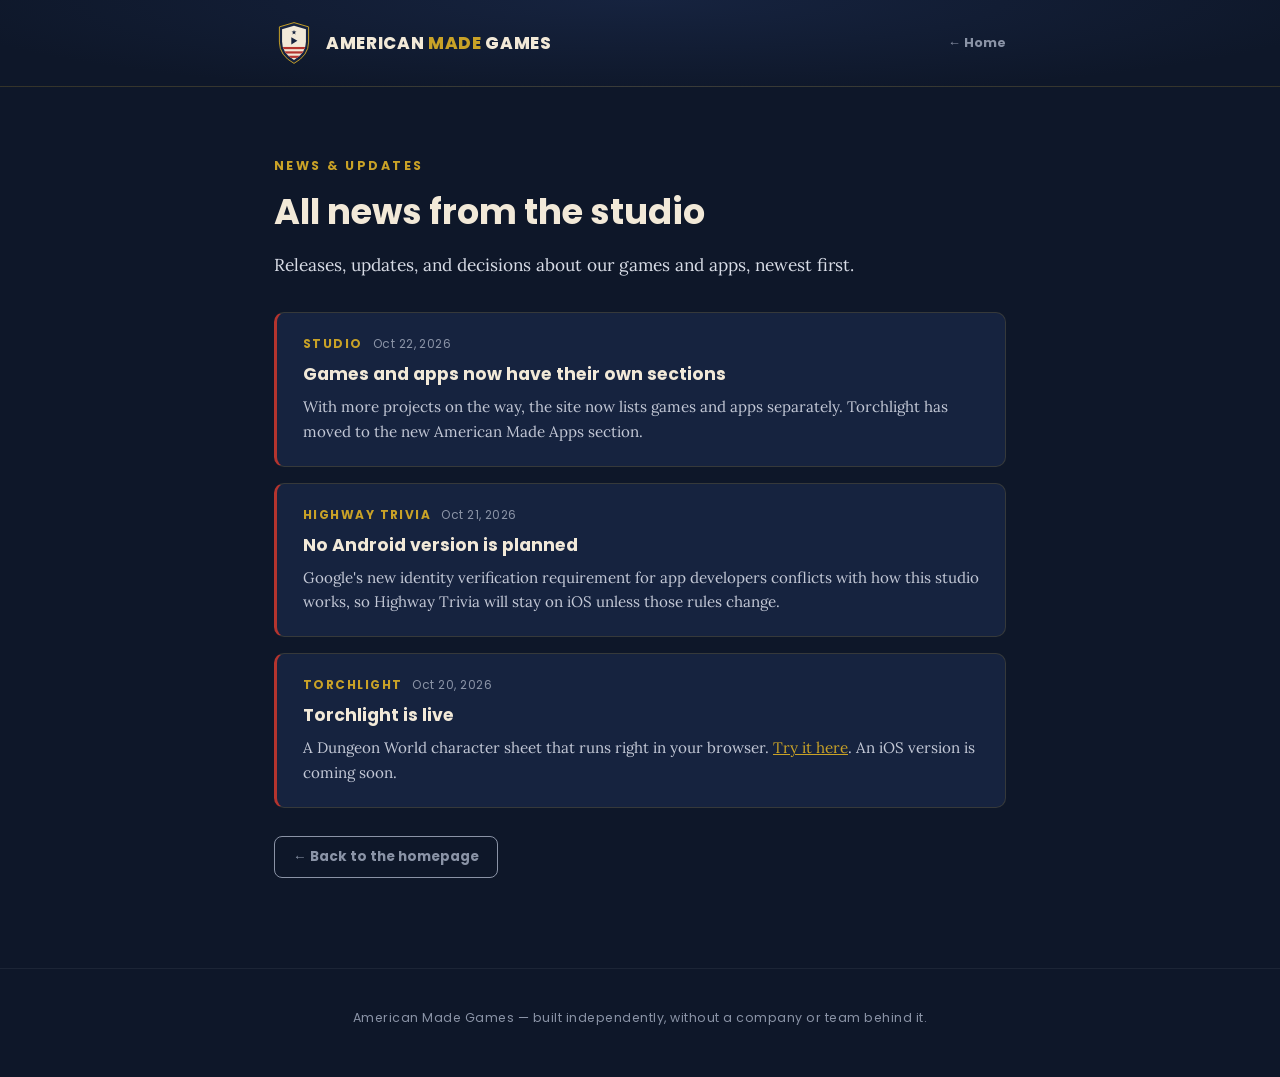
==== news.html @ 7cda8341 "Add files via upload" ====
<!DOCTYPE html>
<html lang="en">
<head>
<meta charset="UTF-8">
<meta name="viewport" content="width=device-width, initial-scale=1.0">
<title>News — American Made Games</title>
<style>
@import url('https://fonts.googleapis.com/css2?family=Poppins:wght@400;500;700;800&family=Lora:ital,wght@0,400;0,500;1,400&display=swap');

:root {
  --navy: #16233F;
  --navy-deep: #0E1729;
  --crimson: #B4342E;
  --gold: #C9A227;
  --parchment: #F2E9D8;
  --grey: #8A93A6;
}

* { box-sizing: border-box; }

body {
  margin: 0;
  font-family: 'Lora', serif;
  background: var(--navy-deep);
  color: var(--parchment);
}

/* ---------- TOP BAR ---------- */
.topbar {
  background: radial-gradient(ellipse at 50% 0%, var(--navy) 0%, var(--navy-deep) 80%);
  border-bottom: 1px solid rgba(201,162,39,0.2);
}
.topbar-inner {
  max-width: 780px;
  margin: 0 auto;
  padding: 22px 24px;
  display: flex;
  align-items: center;
  justify-content: space-between;
  gap: 16px;
}
.brand {
  display: flex;
  align-items: center;
  gap: 12px;
  text-decoration: none;
}
.brand svg { width: 40px; height: 42px; flex-shrink: 0; }
.brand-name {
  font-family: 'Poppins', sans-serif;
  font-weight: 800;
  font-size: 1.05rem;
  letter-spacing: 0.04em;
  text-transform: uppercase;
  color: var(--parchment);
  line-height: 1.1;
}
.brand-name span { color: var(--gold); }
.home-link {
  font-family: 'Poppins', sans-serif;
  font-weight: 700;
  font-size: 0.8rem;
  color: var(--grey);
  text-decoration: none;
  white-space: nowrap;
}
.home-link:hover { color: var(--parchment); }

/* ---------- SECTIONS ---------- */
section {
  max-width: 780px;
  margin: 0 auto;
  padding: 70px 24px 90px;
}

.section-label {
  font-family: 'Poppins', sans-serif;
  font-weight: 700;
  font-size: 0.78rem;
  letter-spacing: 0.2em;
  text-transform: uppercase;
  color: var(--gold);
  margin: 0 0 10px;
}

h1 {
  font-family: 'Poppins', sans-serif;
  font-weight: 700;
  font-size: clamp(1.6rem, 4vw, 2.2rem);
  color: var(--parchment);
  margin: 0 0 12px;
}

.lede {
  font-size: 1.08rem;
  line-height: 1.75;
  color: #D8DCE6;
  max-width: 620px;
  margin: 0 0 32px;
}

/* ---------- NEWS ---------- */
.news-feed {
  display: flex;
  flex-direction: column;
  gap: 16px;
}

.news-item {
  background: var(--navy);
  border: 1px solid rgba(201,162,39,0.18);
  border-left: 3px solid var(--crimson);
  border-radius: 10px;
  padding: 22px 26px;
}

.news-meta {
  display: flex;
  flex-wrap: wrap;
  align-items: center;
  gap: 10px;
  margin-bottom: 8px;
  font-family: 'Poppins', sans-serif;
  font-size: 0.75rem;
  color: var(--grey);
  letter-spacing: 0.04em;
}

.news-tag {
  color: var(--gold);
  font-weight: 700;
  text-transform: uppercase;
  letter-spacing: 0.12em;
}

.news-item h3 {
  font-family: 'Poppins', sans-serif;
  font-weight: 700;
  font-size: 1.08rem;
  margin: 0 0 8px;
  color: var(--parchment);
}

.news-item p {
  margin: 0;
  color: #C3C8D6;
  font-size: 0.95rem;
  line-height: 1.6;
}

.news-item a { color: var(--gold); }

.back-btn {
  display: inline-block;
  margin-top: 28px;
  background: transparent;
  color: var(--grey);
  border: 1px solid var(--grey);
  border-radius: 8px;
  padding: 10px 18px;
  font-family: 'Poppins', sans-serif;
  font-weight: 700;
  font-size: 0.85rem;
  text-decoration: none;
}
.back-btn:hover { color: var(--parchment); border-color: var(--parchment); }

/* ---------- FOOTER ---------- */
footer {
  text-align: center;
  padding: 40px 24px 50px;
  color: var(--grey);
  font-family: 'Poppins', sans-serif;
  font-size: 0.78rem;
  letter-spacing: 0.04em;
  border-top: 1px solid rgba(255,255,255,0.06);
}

@media (max-width: 560px) {
  .news-item { padding: 20px; }
  .brand-name { font-size: 0.9rem; }
}
</style>
</head>
<body>

<header class="topbar">
  <div class="topbar-inner">
    <a class="brand" href="index.html" aria-label="American Made Games home">
      <svg viewBox="95 25 250 345" xmlns="http://www.w3.org/2000/svg" aria-hidden="true">
        <path d="M 220,30 L 340,65 L 340,190 Q 340,300 220,365 Q 100,300 100,190 L 100,65 Z" fill="#16233F"/>
        <path d="M 220,30 L 340,65 L 340,190 Q 340,300 220,365 Q 100,300 100,190 L 100,65 Z" fill="none" stroke="#C9A227" stroke-width="8"/>
        <path d="M 220,55 L 318,84 L 318,188 Q 318,282 220,338 Q 122,282 122,188 L 122,84 Z" fill="#F2E9D8"/>
        <clipPath id="sc"><path d="M 220,55 L 318,84 L 318,188 Q 318,282 220,338 Q 122,282 122,188 L 122,84 Z"/></clipPath>
        <g clip-path="url(#sc)">
          <rect x="122" y="230" width="196" height="18" fill="#B4342E"/>
          <rect x="122" y="266" width="196" height="18" fill="#B4342E"/>
          <rect x="122" y="302" width="196" height="18" fill="#B4342E"/>
        </g>
        <path d="M 220,90 L 225,104 L 240,104 L 228,113 L 233,128 L 220,119 L 207,128 L 212,113 L 200,104 L 215,104 Z" fill="#16233F"/>
        <path d="M 198,150 L 198,210 L 248,180 Z" fill="#16233F"/>
      </svg>
      <span class="brand-name">American <span>Made</span> Games</span>
    </a>
    <a class="home-link" href="index.html">&larr; Home</a>
  </div>
</header>

<section>
  <p class="section-label">News &amp; Updates</p>
  <h1>All news from the studio</h1>
  <p class="lede">Releases, updates, and decisions about our games and apps, newest first.</p>

  <div id="news-feed" class="news-feed"></div>

  <a class="back-btn" href="index.html">&larr; Back to the homepage</a>
</section>

<footer>
  American Made Games — built independently, without a company or team behind it.
</footer>

<!-- News posts live in news.js — edit them there -->
<script src="news.js"></script>
<script>
  renderNews('news-feed'); // everything
</script>

</body>
</html>
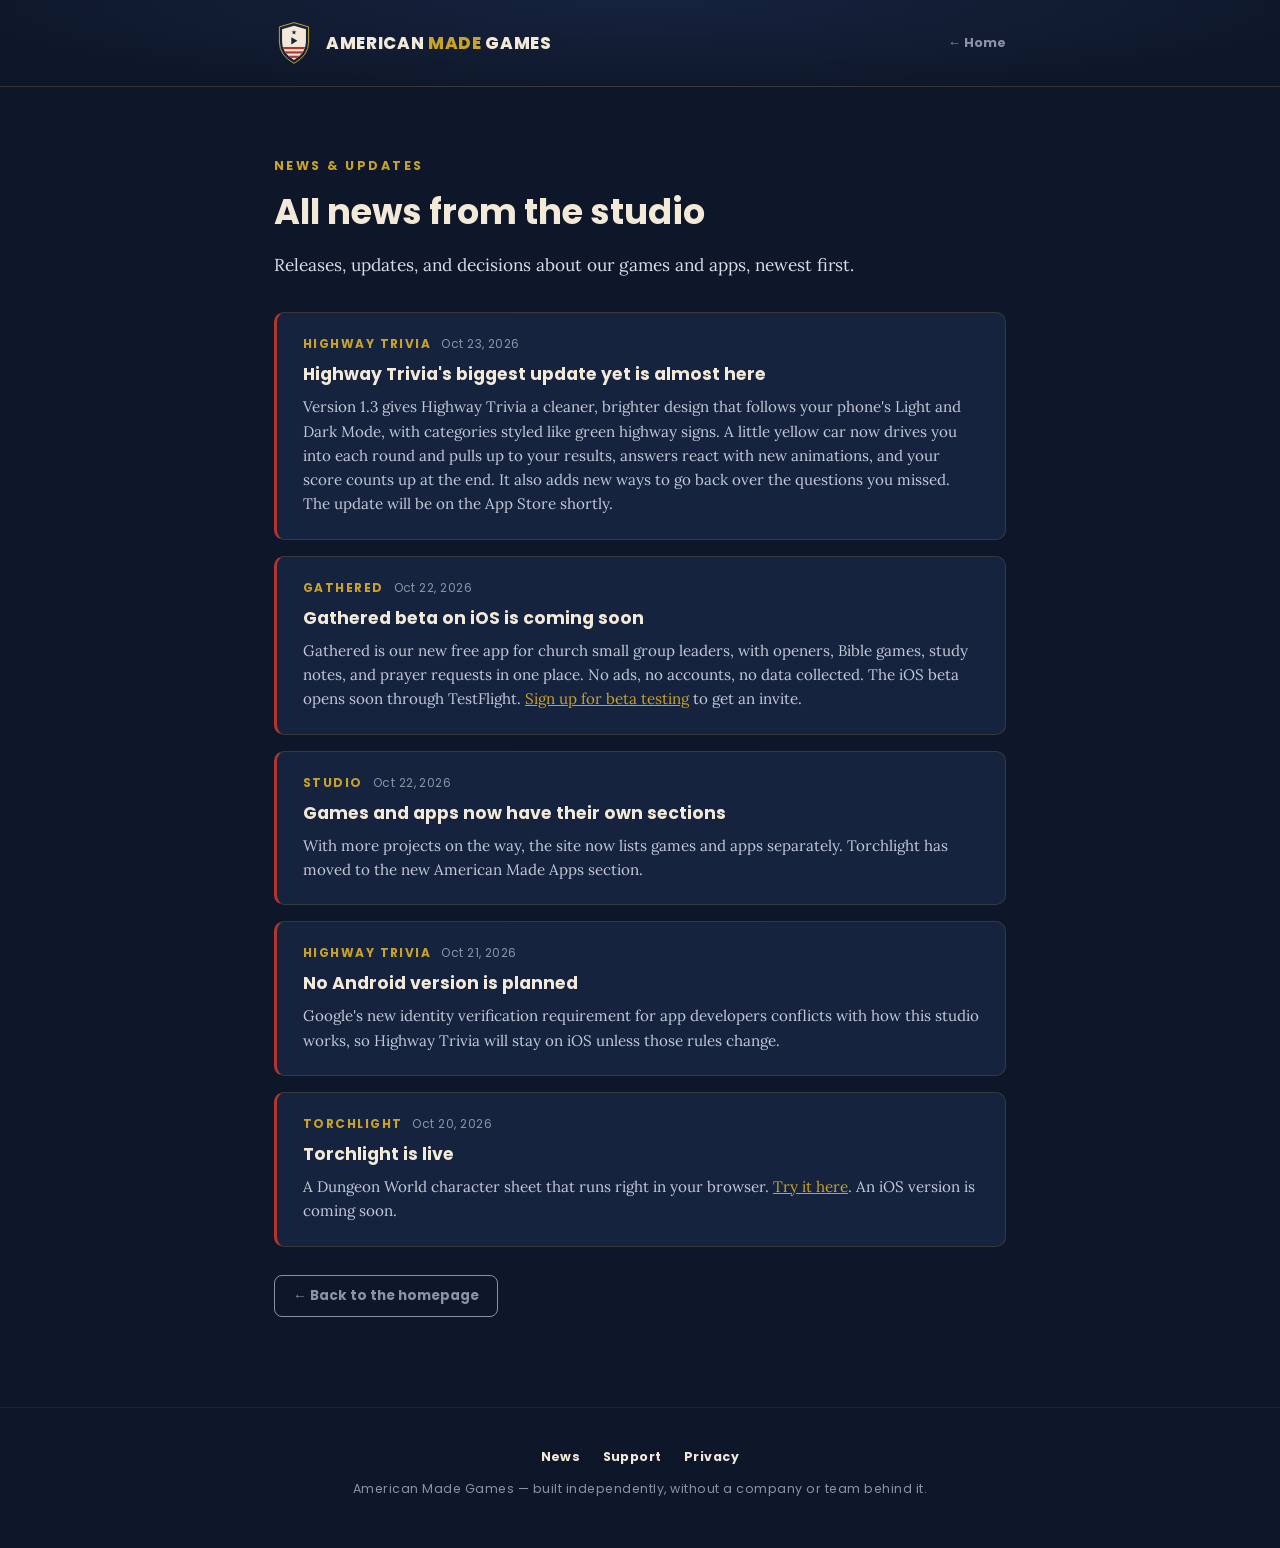
==== commit 9b52a9fe: "Add files via upload" ====
--- a/news.html
+++ b/news.html
@@ -175,6 +175,116 @@
   letter-spacing: 0.04em;
   border-top: 1px solid rgba(255,255,255,0.06);
 }
+
+
+.footer-nav { display: flex; justify-content: center; gap: 22px; margin-bottom: 14px; }
+.footer-nav a { color: var(--parchment); text-decoration: none; font-weight: 700; }
+.footer-nav a:hover { color: var(--gold); }
+
+/* ---------- DOCUMENT PAGES (privacy, support) ---------- */
+.doc h2 {
+  font-family: 'Poppins', sans-serif;
+  font-weight: 700;
+  font-size: 1.25rem;
+  color: var(--parchment);
+  margin: 44px 0 12px;
+}
+.doc h3 {
+  font-family: 'Poppins', sans-serif;
+  font-weight: 700;
+  font-size: 1rem;
+  color: var(--gold);
+  margin: 26px 0 8px;
+}
+.doc p, .doc li {
+  color: #C3C8D6;
+  font-size: 1rem;
+  line-height: 1.7;
+}
+.doc p { margin: 0 0 14px; }
+.doc ul { margin: 0 0 14px; padding-left: 22px; }
+.doc li { margin-bottom: 6px; }
+.doc a { color: var(--gold); }
+.doc strong { color: var(--parchment); }
+.updated {
+  font-family: 'Poppins', sans-serif;
+  font-size: 0.78rem;
+  color: var(--grey);
+  letter-spacing: 0.04em;
+  margin: -18px 0 30px;
+}
+.promise {
+  background: var(--navy);
+  border: 1px solid rgba(201,162,39,0.25);
+  border-left: 3px solid var(--gold);
+  border-radius: 10px;
+  padding: 20px 24px;
+  margin: 0 0 10px;
+}
+.promise p { margin: 0; color: var(--parchment); font-size: 1.05rem; }
+.product {
+  display: flex;
+  align-items: center;
+  gap: 14px;
+  margin: 46px 0 6px;
+}
+.product svg { width: 44px; height: 44px; border-radius: 10px; flex-shrink: 0; }
+.product h2 { margin: 0; }
+.status {
+  font-family: 'Poppins', sans-serif;
+  font-size: 0.7rem;
+  font-weight: 700;
+  color: var(--gold);
+  border: 1px solid var(--gold);
+  border-radius: 20px;
+  padding: 3px 10px;
+  white-space: nowrap;
+}
+details {
+  background: var(--navy);
+  border: 1px solid rgba(201,162,39,0.18);
+  border-radius: 10px;
+  margin: 10px 0;
+}
+summary {
+  cursor: pointer;
+  padding: 16px 20px;
+  font-family: 'Poppins', sans-serif;
+  font-weight: 700;
+  font-size: 0.95rem;
+  color: var(--parchment);
+  list-style: none;
+  display: flex;
+  justify-content: space-between;
+  gap: 12px;
+}
+summary::-webkit-details-marker { display: none; }
+summary::after { content: '+'; color: var(--gold); font-size: 1.1rem; line-height: 1; }
+details[open] summary::after { content: '\2212'; }
+details .answer { padding: 0 20px 16px; }
+details .answer p:last-child { margin-bottom: 0; }
+.email-btn {
+  display: inline-block;
+  margin: 6px 0 8px;
+  background: var(--gold);
+  color: var(--navy-deep);
+  font-family: 'Poppins', sans-serif;
+  font-weight: 700;
+  text-decoration: none;
+  padding: 14px 26px;
+  border-radius: 8px;
+  font-size: 0.95rem;
+  max-width: 100%;
+  overflow-wrap: anywhere;
+}
+.verse { font-style: italic; color: var(--grey) !important; }
+.doc .section-label { color: var(--gold); font-size: 0.78rem; line-height: normal; margin: 0 0 10px; }
+.doc p.updated { color: var(--grey); font-size: 0.78rem; margin: -18px 0 30px; }
+.doc p.lede { color: #D8DCE6; font-size: 1.08rem; }
+.doc a.email-btn { color: var(--navy-deep); }
+.doc a.back-btn { color: var(--grey); }
+.doc a.back-btn:hover { color: var(--parchment); }
+.doc .promise p { color: var(--parchment); font-size: 1.05rem; margin: 0; }
 
 @media (max-width: 560px) {
   .news-item { padding: 20px; }
@@ -217,6 +327,7 @@
 </section>
 
 <footer>
+  <nav class="footer-nav"><a href="news.html">News</a><a href="support.html">Support</a><a href="privacy.html">Privacy</a></nav>
   American Made Games — built independently, without a company or team behind it.
 </footer>
 
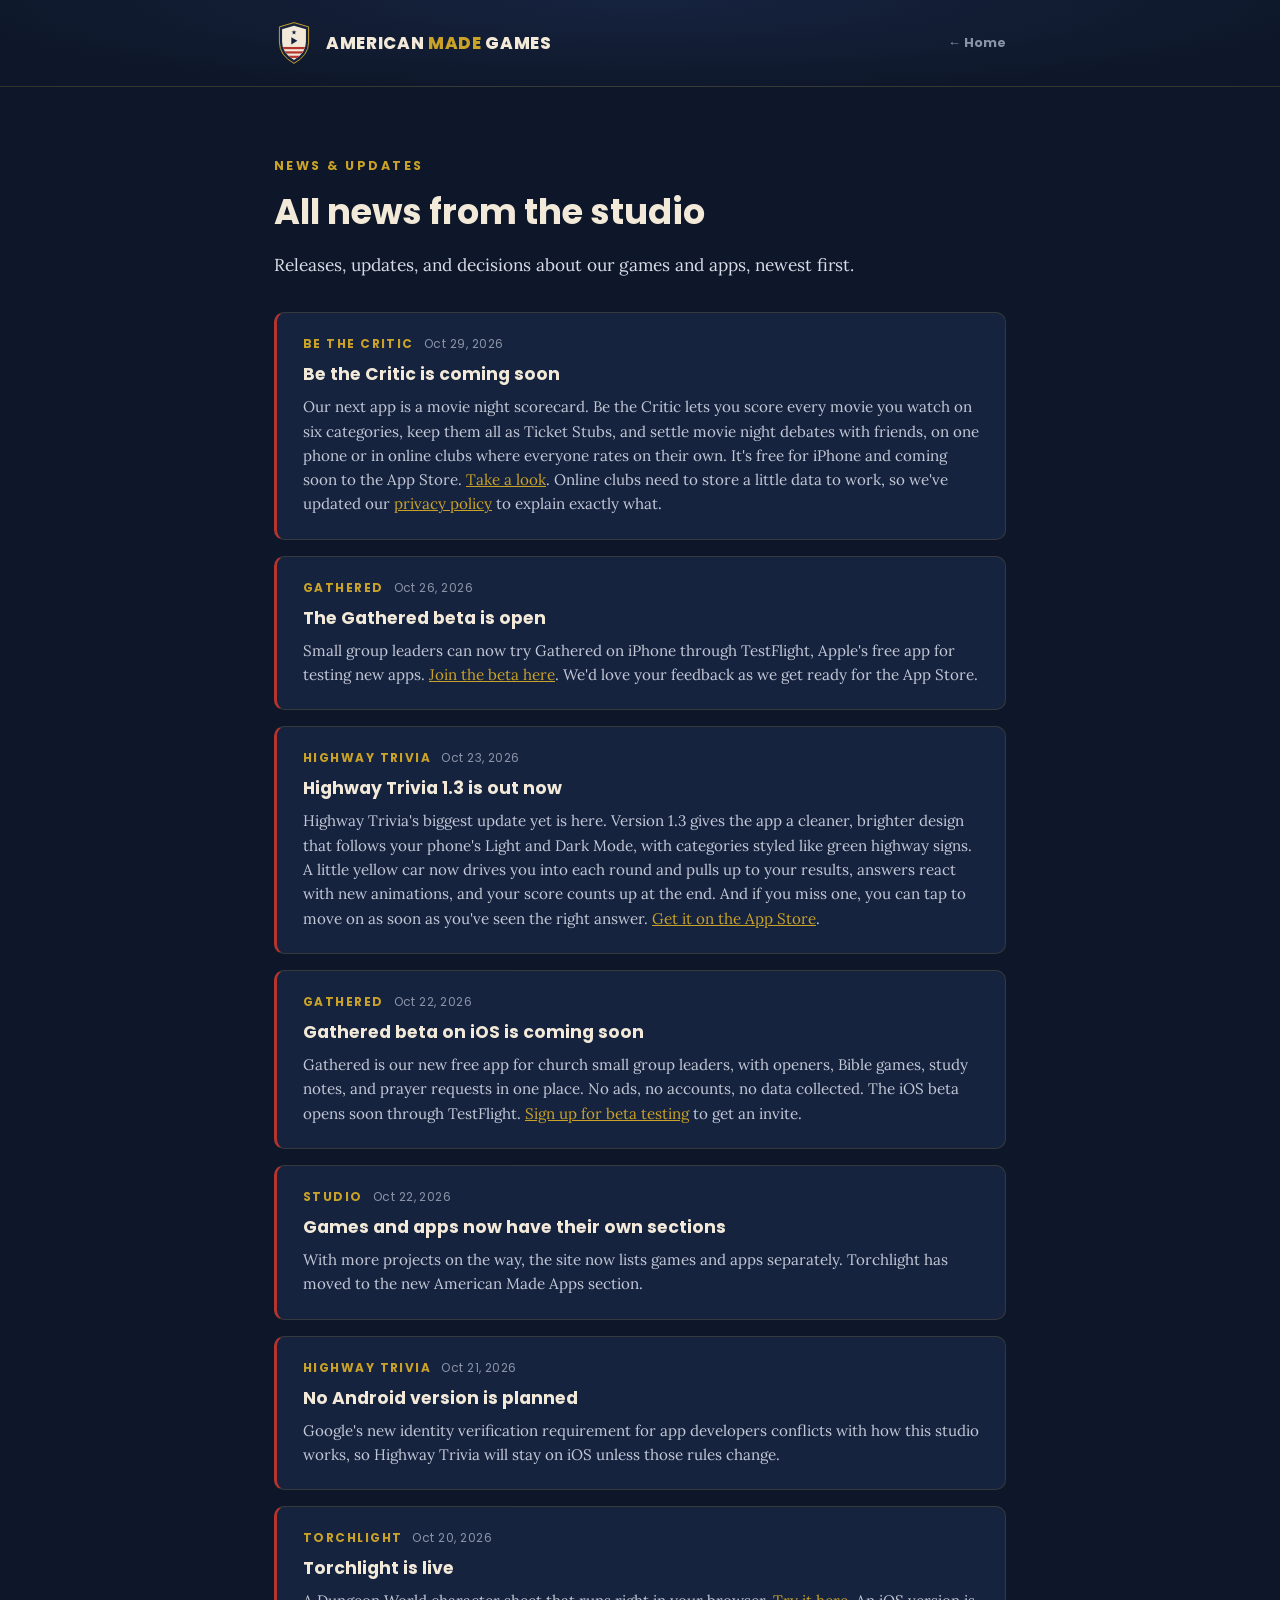
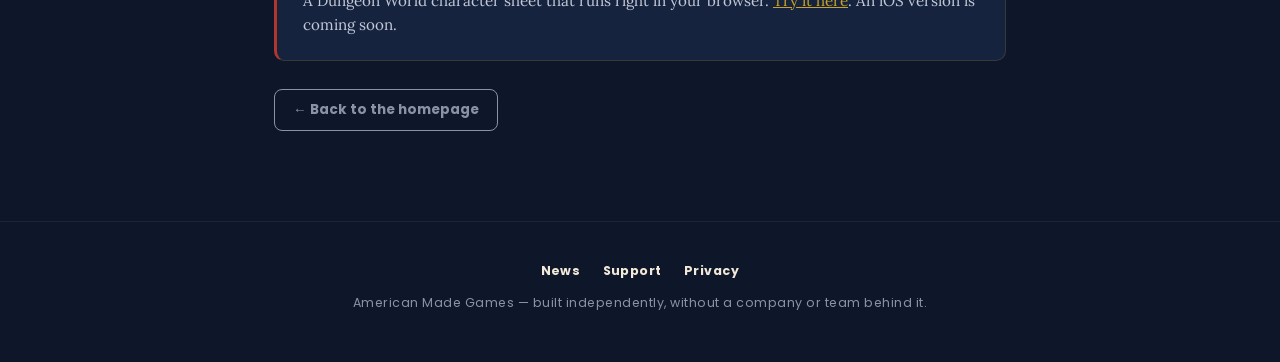
==== commit 74d8d502: "Add files via upload" ====
--- a/news.html
+++ b/news.html
@@ -4,6 +4,10 @@
 <meta charset="UTF-8">
 <meta name="viewport" content="width=device-width, initial-scale=1.0">
 <title>News — American Made Games</title>
+<meta name="theme-color" content="#0E1729">
+<link rel="icon" type="image/svg+xml" href="favicon.svg">
+<link rel="icon" type="image/png" sizes="32x32" href="favicon-32.png">
+<link rel="apple-touch-icon" href="apple-touch-icon.png">
 <style>
 @import url('https://fonts.googleapis.com/css2?family=Poppins:wght@400;500;700;800&family=Lora:ital,wght@0,400;0,500;1,400&display=swap');
 
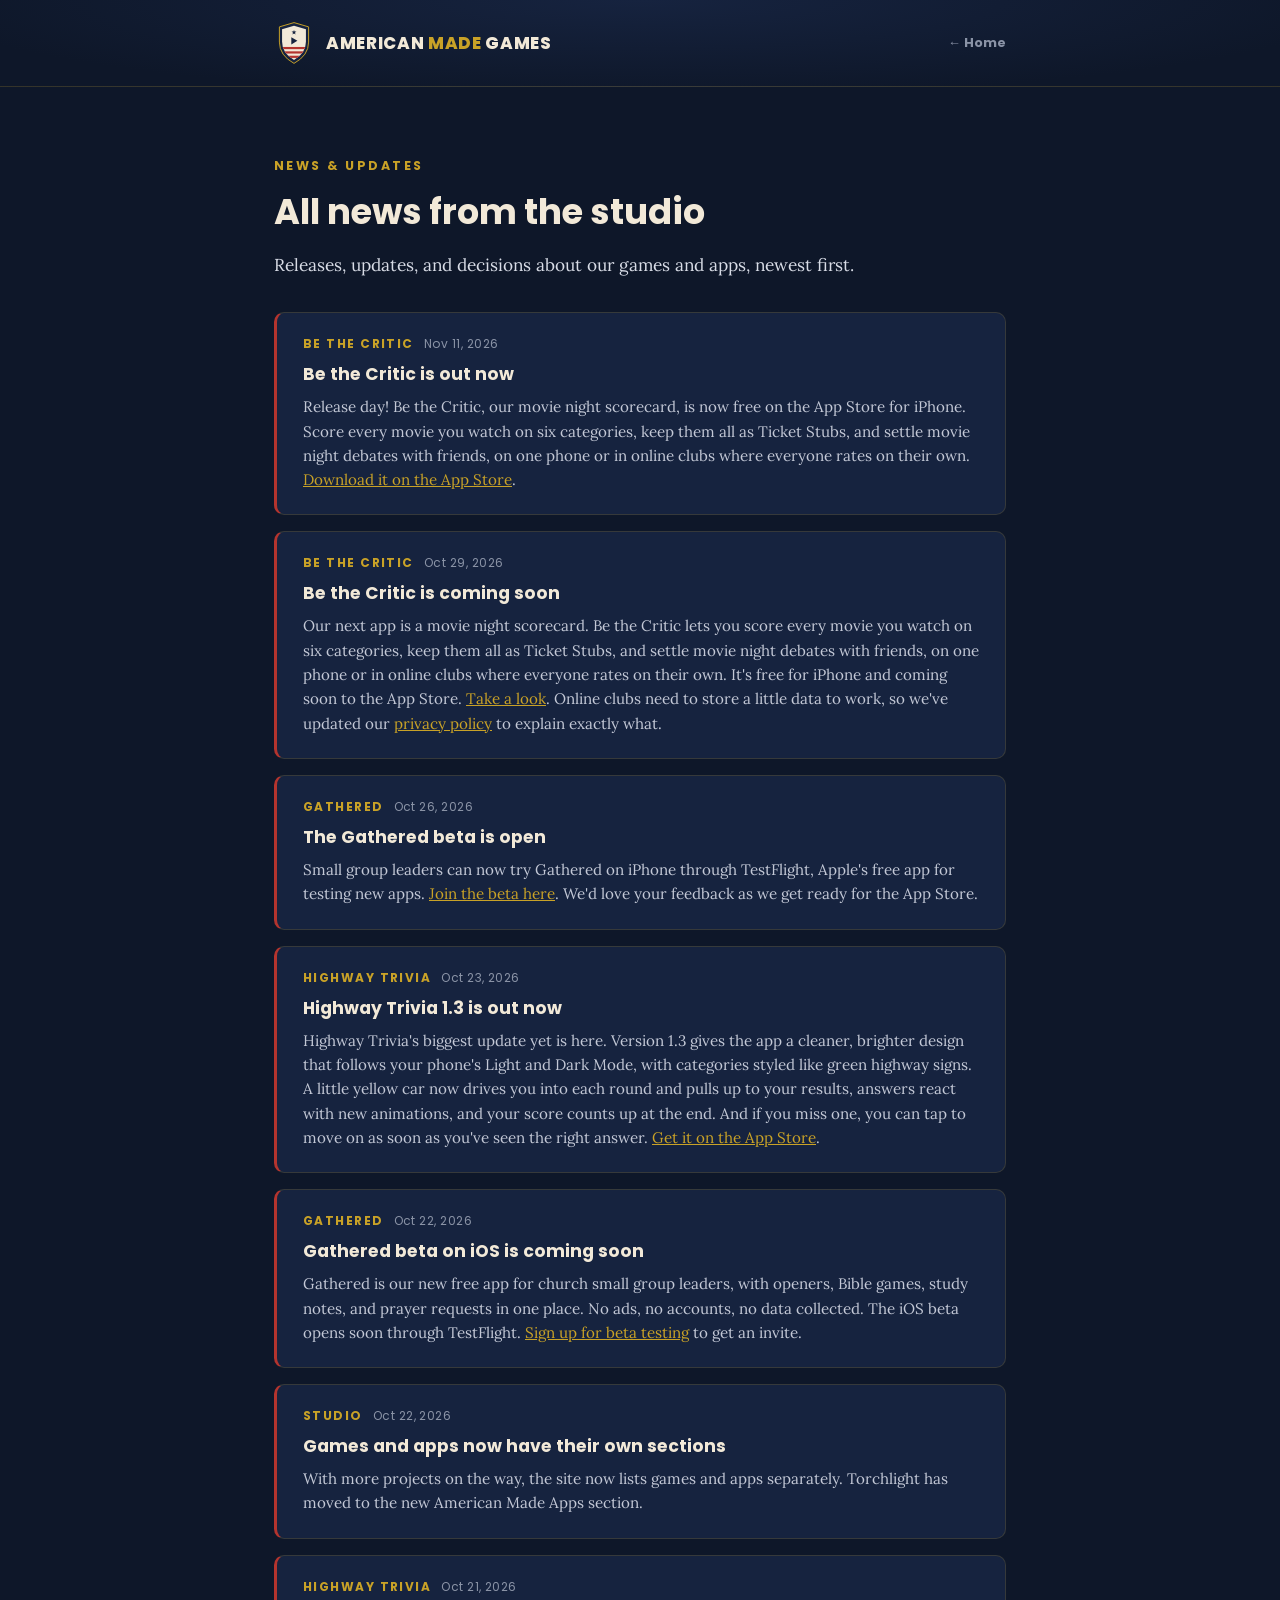
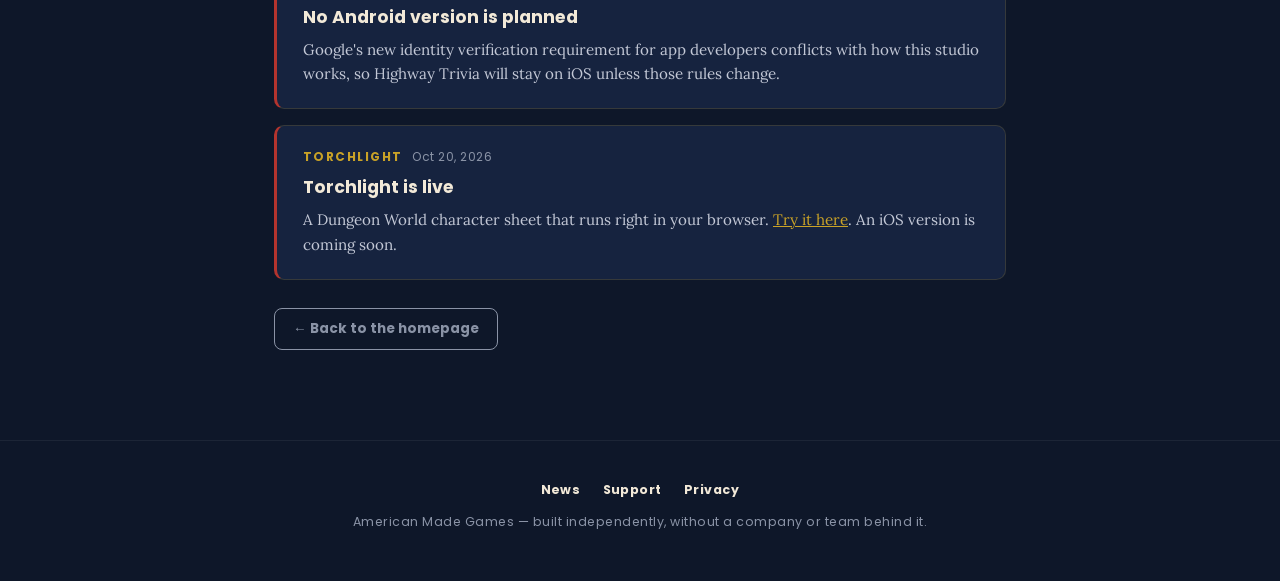
==== commit 4717b933: "Add files via upload" ====
(no text change in the page or its own stylesheets)
